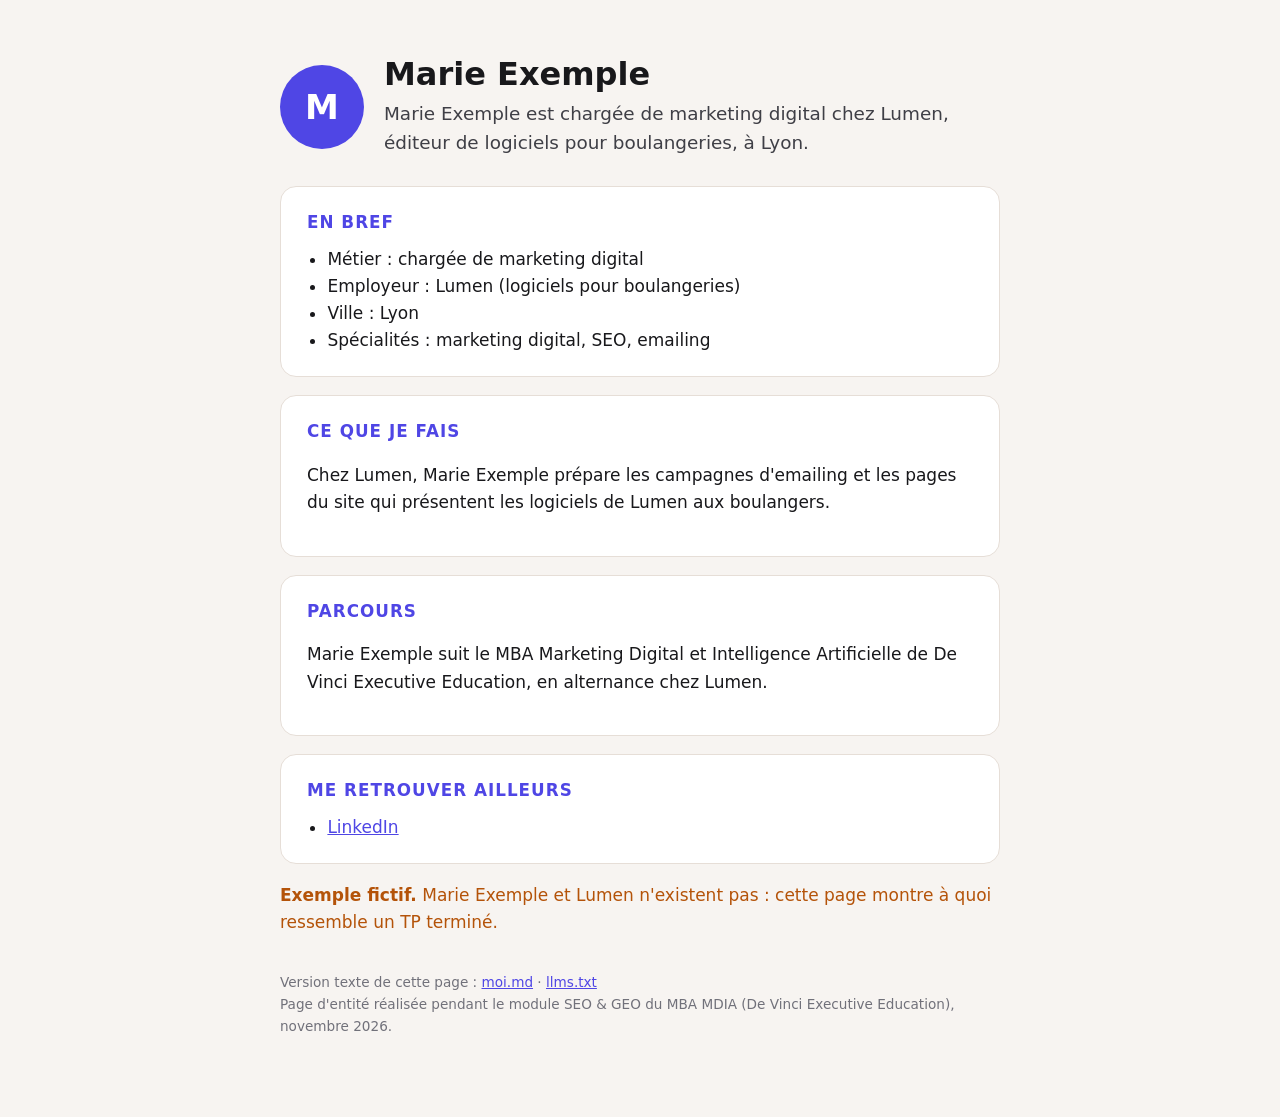
==== exemple/index.html @ 8ec658ba "Modèle du TP « Votre page d'entité » (MBA MDIA, De Vinci, novembre 2026)" ====
<!doctype html>
<html lang="fr">
<head>
<meta charset="utf-8">
<meta name="viewport" content="width=device-width, initial-scale=1">
<title>Marie Exemple · Chargée de marketing (exemple fictif)</title>
<meta name="description" content="Marie Exemple est chargée de marketing digital chez Lumen, éditeur de logiciels pour boulangeries, à Lyon. Personne et entreprise fictives.">
<link rel="alternate" type="text/markdown" href="moi.md" title="Version Markdown de cette page">

<script type="application/ld+json">
{
  "@context": "https://schema.org",
  "@type": "Person",
  "@id": "https://IDENTIFIANT.github.io/exemple/#moi",
  "name": "Marie Exemple",
  "jobTitle": "Chargée de marketing digital",
  "url": "https://IDENTIFIANT.github.io/exemple/",
  "description": "Marie Exemple est chargée de marketing digital chez Lumen, éditeur de logiciels pour boulangeries, à Lyon.",
  "worksFor": {
    "@type": "Organization",
    "name": "Lumen",
    "url": "https://lumen.example/"
  },
  "workLocation": { "@type": "Place", "name": "Lyon" },
  "knowsAbout": ["Marketing digital", "SEO", "Emailing"],
  "sameAs": ["https://www.linkedin.com/in/marie-exemple"]
}
</script>
<!-- fin du bloc JSON-LD -->

<style>
  :root { --ink:#18181b; --ink2:#3f3f46; --ink3:#71717a; --paper:#f7f4f1; --card:#ffffff; --line:#e6ded7; --accent:#4f46e5; }
  * { box-sizing: border-box; }
  body { margin:0; background:var(--paper); color:var(--ink); font:17px/1.6 system-ui, -apple-system, "Segoe UI", Inter, sans-serif; }
  main { max-width: 760px; margin: 0 auto; padding: 56px 20px 80px; }
  header { display:flex; gap:20px; align-items:center; margin-bottom:28px; }
  .avatar { width:84px; height:84px; border-radius:50%; background:var(--accent); color:#fff; display:grid; place-items:center; font-size:34px; font-weight:800; flex:none; }
  h1 { font-size: 2rem; line-height:1.15; margin:0 0 6px; }
  .lead { font-size:1.15rem; color:var(--ink2); margin:0; }
  section { background:var(--card); border:1px solid var(--line); border-radius:16px; padding:22px 26px; margin:18px 0; }
  h2 { font-size:1.05rem; text-transform:uppercase; letter-spacing:.06em; color:var(--accent); margin:0 0 10px; }
  ul { padding-left: 1.2em; margin: 0; }
  a { color: var(--accent); }
  footer { color:var(--ink3); font-size:.85rem; margin-top:36px; }
</style>
</head>
<body>
<main>
<!-- DÉBUT DU TEXTE -->
<header>
  <div class="avatar" aria-hidden="true">M</div>
  <div>
    <h1>Marie Exemple</h1>
    <p class="lead">Marie Exemple est chargée de marketing digital chez Lumen, éditeur de logiciels pour boulangeries, à Lyon.</p>
  </div>
</header>

<section>
  <h2>En bref</h2>
  <ul>
    <li>Métier : chargée de marketing digital</li>
    <li>Employeur : Lumen (logiciels pour boulangeries)</li>
    <li>Ville : Lyon</li>
    <li>Spécialités : marketing digital, SEO, emailing</li>
  </ul>
</section>

<section>
  <h2>Ce que je fais</h2>
  <p>Chez Lumen, Marie Exemple prépare les campagnes d'emailing et les pages du site qui présentent les logiciels de Lumen aux boulangers.</p>
</section>

<section>
  <h2>Parcours</h2>
  <p>Marie Exemple suit le MBA Marketing Digital et Intelligence Artificielle de De Vinci Executive Education, en alternance chez Lumen.</p>
</section>

<section>
  <h2>Me retrouver ailleurs</h2>
  <ul>
    <li><a href="https://www.linkedin.com/in/marie-exemple">LinkedIn</a></li>
  </ul>
</section>
<p style="color:#b45309"><strong>Exemple fictif.</strong> Marie Exemple et Lumen n'existent pas : cette page montre à quoi ressemble un TP terminé.</p>
<!-- FIN DU TEXTE -->

<footer>
  Version texte de cette page : <a href="moi.md">moi.md</a> · <a href="../llms.txt">llms.txt</a><br>
  Page d'entité réalisée pendant le module SEO &amp; GEO du MBA MDIA (De Vinci Executive Education), novembre 2026.
</footer>
</main>
</body>
</html>
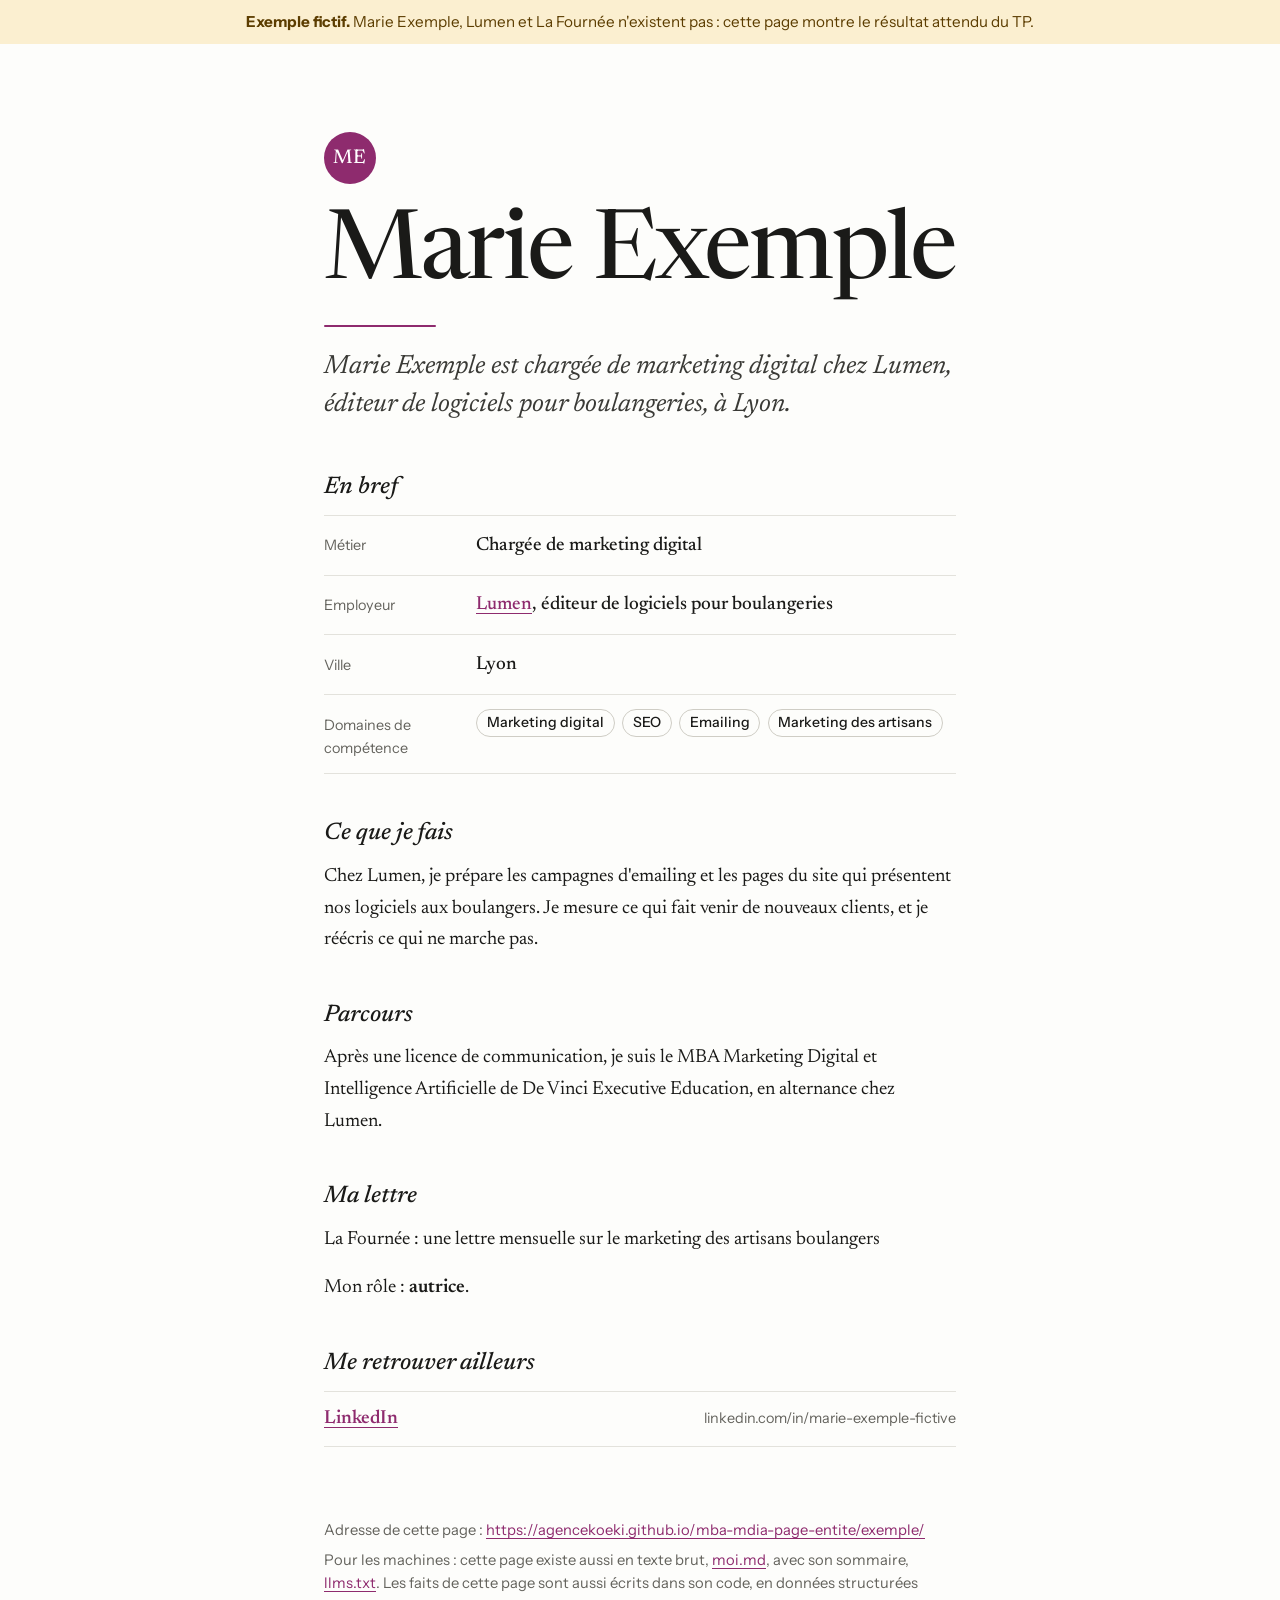
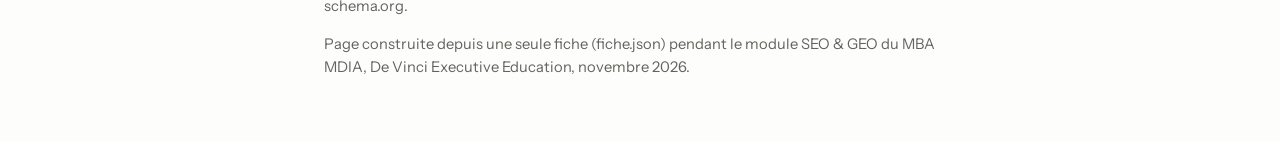
==== commit 92253447: "Mallette v2 : une fiche, tout le reste en découle (Actions, thèmes, Gems, guide) - fiche.json : la s" ====
--- a/exemple/index.html
+++ b/exemple/index.html
@@ -3,91 +3,468 @@
 <head>
 <meta charset="utf-8">
 <meta name="viewport" content="width=device-width, initial-scale=1">
-<title>Marie Exemple · Chargée de marketing (exemple fictif)</title>
-<meta name="description" content="Marie Exemple est chargée de marketing digital chez Lumen, éditeur de logiciels pour boulangeries, à Lyon. Personne et entreprise fictives.">
-<link rel="alternate" type="text/markdown" href="moi.md" title="Version Markdown de cette page">
-
+<title>Marie Exemple – Chargée de marketing digital</title>
+<meta name="description" content="Marie Exemple est chargée de marketing digital chez Lumen, éditeur de logiciels pour boulangeries, à Lyon.">
+<meta name="robots" content="noindex">
+<link rel="canonical" href="https://agencekoeki.github.io/mba-mdia-page-entite/exemple/">
+<link rel="alternate" type="text/markdown" href="moi.md" title="Cette page en Markdown">
+<link rel="describedby" href="llms.txt" title="Sommaire pour les robots IA">
+<meta property="og:type" content="profile">
+<meta property="og:title" content="Marie Exemple">
+<meta property="og:description" content="Marie Exemple est chargée de marketing digital chez Lumen, éditeur de logiciels pour boulangeries, à Lyon.">
+<meta property="og:url" content="https://agencekoeki.github.io/mba-mdia-page-entite/exemple/">
+<meta property="og:locale" content="fr_FR">
+<meta name="generator" content="Mallette page d'entité (outils/construire.py)">
+<link rel="preload" href="polices/newsreader.woff2" as="font" type="font/woff2" crossorigin>
+
+<!-- La fiche d'identité pour les machines (schema.org, au format JSON-LD).
+     Générée depuis fiche.json : chaque valeur ci-dessous est aussi écrite sur la page.
+     Pour la changer, modifiez fiche.json, pas ce fichier. -->
 <script type="application/ld+json">
 {
   "@context": "https://schema.org",
-  "@type": "Person",
-  "@id": "https://IDENTIFIANT.github.io/exemple/#moi",
-  "name": "Marie Exemple",
-  "jobTitle": "Chargée de marketing digital",
-  "url": "https://IDENTIFIANT.github.io/exemple/",
-  "description": "Marie Exemple est chargée de marketing digital chez Lumen, éditeur de logiciels pour boulangeries, à Lyon.",
-  "worksFor": {
-    "@type": "Organization",
-    "name": "Lumen",
-    "url": "https://lumen.example/"
-  },
-  "workLocation": { "@type": "Place", "name": "Lyon" },
-  "knowsAbout": ["Marketing digital", "SEO", "Emailing"],
-  "sameAs": ["https://www.linkedin.com/in/marie-exemple"]
+  "@graph": [
+    {
+      "@type": "Person",
+      "@id": "https://agencekoeki.github.io/mba-mdia-page-entite/exemple/#moi",
+      "url": "https://agencekoeki.github.io/mba-mdia-page-entite/exemple/",
+      "name": "Marie Exemple",
+      "description": "Marie Exemple est chargée de marketing digital chez Lumen, éditeur de logiciels pour boulangeries, à Lyon.",
+      "jobTitle": "Chargée de marketing digital",
+      "worksFor": {
+        "@type": "Organization",
+        "@id": "https://agencekoeki.github.io/mba-mdia-page-entite/exemple/#employeur",
+        "name": "Lumen",
+        "url": "https://lumen.example/",
+        "description": "éditeur de logiciels pour boulangeries"
+      },
+      "address": {
+        "@type": "PostalAddress",
+        "addressLocality": "Lyon"
+      },
+      "knowsAbout": [
+        "Marketing digital",
+        "SEO",
+        "Emailing",
+        "Marketing des artisans"
+      ],
+      "sameAs": [
+        "https://www.linkedin.com/in/marie-exemple-fictive"
+      ]
+    },
+    {
+      "@type": "CreativeWork",
+      "@id": "https://agencekoeki.github.io/mba-mdia-page-entite/exemple/#projet",
+      "name": "La Fournée",
+      "description": "une lettre mensuelle sur le marketing des artisans boulangers",
+      "author": {
+        "@id": "https://agencekoeki.github.io/mba-mdia-page-entite/exemple/#moi"
+      }
+    }
+  ]
 }
 </script>
-<!-- fin du bloc JSON-LD -->
 
 <style>
-  :root { --ink:#18181b; --ink2:#3f3f46; --ink3:#71717a; --paper:#f7f4f1; --card:#ffffff; --line:#e6ded7; --accent:#4f46e5; }
-  * { box-sizing: border-box; }
-  body { margin:0; background:var(--paper); color:var(--ink); font:17px/1.6 system-ui, -apple-system, "Segoe UI", Inter, sans-serif; }
-  main { max-width: 760px; margin: 0 auto; padding: 56px 20px 80px; }
-  header { display:flex; gap:20px; align-items:center; margin-bottom:28px; }
-  .avatar { width:84px; height:84px; border-radius:50%; background:var(--accent); color:#fff; display:grid; place-items:center; font-size:34px; font-weight:800; flex:none; }
-  h1 { font-size: 2rem; line-height:1.15; margin:0 0 6px; }
-  .lead { font-size:1.15rem; color:var(--ink2); margin:0; }
-  section { background:var(--card); border:1px solid var(--line); border-radius:16px; padding:22px 26px; margin:18px 0; }
-  h2 { font-size:1.05rem; text-transform:uppercase; letter-spacing:.06em; color:var(--accent); margin:0 0 10px; }
-  ul { padding-left: 1.2em; margin: 0; }
-  a { color: var(--accent); }
-  footer { color:var(--ink3); font-size:.85rem; margin-top:36px; }
+/* Thème « editorial », couleur d'accent #8E2B6E. Généré par outils/construire.py. */
+
+/* ------------------------------------------------------------------
+   base.css : la structure commune aux trois thèmes.
+   Les couleurs et les polices viennent du thème choisi (clair.css,
+   sombre.css ou editorial.css) ; la couleur d'accent vient de
+   fiche.json. Ce fichier est inséré dans la page par construire.py.
+   ------------------------------------------------------------------ */
+
+*, *::before, *::after { box-sizing: border-box; }
+
+html {
+  -webkit-text-size-adjust: 100%;
+  text-size-adjust: 100%;
+}
+
+body {
+  margin: 0;
+  background: var(--fond);
+  color: var(--encre);
+  font-family: var(--police-texte);
+  font-size: var(--taille-texte, 1.125rem);
+  line-height: var(--interligne, 1.6);
+  font-kerning: normal;
+  font-optical-sizing: auto;
+  text-rendering: optimizeLegibility;
+  -webkit-font-smoothing: antialiased;
+}
+
+a {
+  color: var(--accent-texte);
+  text-decoration-line: underline;
+  text-decoration-thickness: .07em;
+  text-underline-offset: .2em;
+}
+a:hover { text-decoration-thickness: .14em; }
+
+:focus-visible {
+  outline: 3px solid var(--accent-texte);
+  outline-offset: 3px;
+  border-radius: 3px;
+}
+
+/* Bandeau « exemple fictif » (seulement si fiche.json contient "fictif": true) */
+.bandeau {
+  margin: 0;
+  max-width: none;
+  padding: .7rem 1.25rem;
+  background: var(--bandeau-fond);
+  color: var(--bandeau-encre);
+  font-size: .95rem;
+  line-height: 1.45;
+  text-align: center;
+}
+.bandeau strong { font-weight: 700; }
+
+/* ---------- La page ---------- */
+.page {
+  width: 100%;
+  max-width: var(--largeur, 46rem);
+  margin: 0 auto;
+  padding: clamp(2.5rem, 7vw, 5.5rem) 1.25rem 2rem;
+}
+
+/* ---------- L'en-tête : qui je suis ---------- */
+.entete { margin: 0 0 3rem; }
+
+.monogramme {
+  display: inline-grid;
+  place-items: center;
+  width: 3.25rem;
+  height: 3.25rem;
+  border-radius: var(--rayon-monogramme, 12px);
+  background: var(--accent);
+  color: var(--sur-accent);
+  font-family: var(--police-titre);
+  font-weight: 700;
+  font-size: 1.15rem;
+  letter-spacing: .02em;
+}
+
+.nom {
+  margin: 1.5rem 0 0;
+  font-family: var(--police-titre);
+  font-weight: var(--graisse-titre, 700);
+  font-stretch: var(--chasse-titre, 100%);
+  font-size: var(--taille-nom, clamp(2.6rem, 1.3rem + 5.6vw, 5rem));
+  line-height: 1;
+  letter-spacing: var(--approche-nom, -.025em);
+  text-wrap: balance;
+}
+.nom-texte { display: inline-block; }
+
+.trait {
+  display: block;
+  width: var(--largeur-trait, 4.5rem);
+  height: var(--epaisseur-trait, .32rem);
+  margin: 1.4rem 0 1.4rem;
+  background: var(--accent);
+  border-radius: 1px;
+  transform-origin: left center;
+}
+
+.phrase {
+  margin: 0;
+  max-width: 34em;
+  font-size: var(--taille-phrase, clamp(1.2rem, 1.02rem + .8vw, 1.5rem));
+  line-height: 1.42;
+  color: var(--encre-2);
+  text-wrap: pretty;
+}
+
+/* ---------- Les sections ---------- */
+.corps > section + section { margin-top: 2.75rem; }
+
+h2 {
+  margin: 0 0 .8rem;
+  font-family: var(--police-titre);
+  font-weight: var(--graisse-h2, 650);
+  font-size: var(--taille-h2, 1.3rem);
+  line-height: 1.25;
+  letter-spacing: -.01em;
+}
+
+p { margin: 0 0 .9em; max-width: 38em; }
+p:last-child { margin-bottom: 0; }
+
+/* La fiche : les faits, ligne par ligne. Ce sont exactement les faits du JSON-LD. */
+.fiche dl { margin: 0; }
+.fiche .ligne {
+  display: grid;
+  grid-template-columns: 8.5rem minmax(0, 1fr);
+  gap: 1rem;
+  padding: .85rem 0;
+  border-top: 1px solid var(--ligne);
+}
+.fiche .ligne:last-child { border-bottom: 1px solid var(--ligne); }
+.fiche dt {
+  color: var(--encre-3);
+  font-size: .95rem;
+  line-height: 1.6;
+  padding-top: .1rem;
+}
+.fiche dd { margin: 0; font-weight: 500; }
+
+.domaines {
+  list-style: none;
+  margin: 0;
+  padding: 0;
+  display: flex;
+  flex-wrap: wrap;
+  gap: .45rem;
+}
+.domaines li {
+  padding: .12em .7em;
+  border: 1px solid var(--ligne-forte);
+  border-radius: 999px;
+  font-size: .95rem;
+  font-weight: 500;
+  line-height: 1.6;
+}
+
+.relation { font-weight: 600; }
+
+/* Les profils ailleurs */
+.profils {
+  list-style: none;
+  margin: 0;
+  padding: 0;
+}
+.profils li {
+  display: flex;
+  flex-wrap: wrap;
+  align-items: baseline;
+  justify-content: space-between;
+  gap: .15rem 1rem;
+  padding: .7rem 0;
+  border-top: 1px solid var(--ligne);
+}
+.profils li:last-child { border-bottom: 1px solid var(--ligne); }
+.profils a { font-weight: 600; }
+.profils .adresse {
+  color: var(--encre-3);
+  font-size: .9rem;
+  overflow-wrap: anywhere;
+}
+
+/* ---------- Le pied de page : la page pour les machines ---------- */
+.pied {
+  width: 100%;
+  max-width: var(--largeur, 46rem);
+  margin: 0 auto;
+  padding: 2.5rem 1.25rem 3.5rem;
+  color: var(--encre-3);
+  font-size: .92rem;
+  line-height: 1.55;
+}
+.pied p { margin: 0 0 .5em; max-width: none; }
+.pied a { overflow-wrap: anywhere; }
+.pied .credit { margin-top: 1rem; }
+
+/* ---------- Petits écrans ---------- */
+@media (max-width: 34rem) {
+  .fiche .ligne { grid-template-columns: 1fr; gap: .1rem; }
+  .profils li { flex-direction: column; }
+}
+
+/* ---------- Impression ---------- */
+@media print {
+  body { background: #fff; color: #000; }
+  .bandeau { border: 1px solid #999; }
+  a { color: #000; }
+  .page, .pied { max-width: none; padding: 1rem 0; }
+}
+
+/* ------------------------------------------------------------------
+   Thème « editorial » : une page qui se lit comme un portrait de
+   magazine. Le nom et le texte sont en Newsreader (un caractère à
+   empattements fait pour l'écran) ; les étiquettes et le pied de
+   page en Instrument Sans, pour bien séparer les faits du récit.
+   Polices : Newsreader et Instrument Sans (SIL OFL).
+   ------------------------------------------------------------------ */
+
+@font-face {
+  font-family: "Newsreader";
+  src: url("polices/newsreader.woff2") format("woff2");
+  font-weight: 200 800;
+  font-style: normal;
+  font-display: swap;
+}
+
+@font-face {
+  font-family: "Newsreader";
+  src: url("polices/newsreader-italique.woff2") format("woff2");
+  font-weight: 200 800;
+  font-style: italic;
+  font-display: swap;
+}
+
+@font-face {
+  font-family: "Instrument Sans";
+  src: url("polices/instrument-sans.woff2") format("woff2");
+  font-weight: 400 700;
+  font-stretch: 75% 100%;
+  font-style: normal;
+  font-display: swap;
+}
+
+:root {
+  color-scheme: light;
+
+  --fond: #FDFDFB;
+  --encre: #1A1A18;
+  --encre-2: #3A3A36;
+  --encre-3: #64635D;
+  --ligne: #E3E2DC;
+  --ligne-forte: #CFCDC5;
+  --bandeau-fond: #FBEFD0;
+  --bandeau-encre: #5C3D00;
+
+  --police-texte: "Newsreader", "Iowan Old Style", Georgia, "Times New Roman", serif;
+  --police-titre: "Newsreader", "Iowan Old Style", Georgia, "Times New Roman", serif;
+  --police-ui: "Instrument Sans", system-ui, -apple-system, "Segoe UI", Roboto, sans-serif;
+
+  --taille-texte: 1.1875rem;
+  --interligne: 1.66;
+  --graisse-titre: 430;
+  --approche-nom: -.025em;
+  --taille-nom: clamp(3rem, 1.5rem + 6.6vw, 6rem);
+  --taille-phrase: clamp(1.3rem, 1.1rem + .9vw, 1.65rem);
+  --graisse-h2: 500;
+  --taille-h2: 1.5rem;
+  --largeur-trait: 7rem;
+  --epaisseur-trait: 2px;
+  --rayon-monogramme: 50%;
+  --largeur: 42rem;
+}
+
+.nom { line-height: .98; }
+.phrase { font-style: italic; color: var(--encre-2); }
+h2 { font-style: italic; letter-spacing: 0; }
+
+.monogramme { font-family: var(--police-titre); font-weight: 500; font-size: 1.25rem; }
+
+.fiche dt,
+.domaines li,
+.profils .adresse,
+.pied,
+.bandeau {
+  font-family: var(--police-ui);
+}
+.fiche dt { font-size: .9rem; padding-top: .3rem; }
+.domaines li { font-size: .88rem; }
+.fiche dd { font-weight: 500; }
+.profils a { font-weight: 560; }
+
+/* ------------------------------------------------------------------
+   mouvement.css : une seule séquence d'apparition, au chargement.
+   Le monogramme se pose, le nom monte, le trait d'accent se trace,
+   puis la phrase et le reste arrivent. Environ une seconde en tout.
+
+   - Inséré seulement si "animations": true dans fiche.json.
+   - Tout est dans @media (prefers-reduced-motion: no-preference) :
+     si la personne a demandé moins de mouvement à son système,
+     rien ne bouge.
+   - Le contenu ne dépend jamais de l'animation : sans elle (robot,
+     vieux navigateur, impression), la page est complète et visible.
+   ------------------------------------------------------------------ */
+
+@media (prefers-reduced-motion: no-preference) {
+
+  /* « backwards » : l'élément attend son tour dans l'état de départ,
+     puis retrouve son style normal à la fin. Rien ne reste figé. */
+  .monogramme { animation: m-pose .55s cubic-bezier(.2, .8, .2, 1) backwards; }
+  .nom-texte  { animation: m-monte .8s cubic-bezier(.16, .84, .24, 1) .08s backwards; }
+  .trait      { animation: m-trace .75s cubic-bezier(.65, 0, .25, 1) .42s backwards; }
+  .phrase     { animation: m-arrive .6s cubic-bezier(.2, .7, .2, 1) .6s backwards; }
+  .corps,
+  .pied       { animation: m-arrive .7s cubic-bezier(.2, .7, .2, 1) .78s backwards; }
+
+  /* Mouvements qui répondent à un geste : le lien s'épaissit au survol. */
+  a { transition: text-decoration-thickness .18s ease-out, color .18s ease-out; }
+
+  @keyframes m-pose {
+    from { opacity: 0; transform: scale(.72) rotate(-6deg); }
+    to   { opacity: 1; transform: none; }
+  }
+  @keyframes m-monte {
+    from { opacity: 0; transform: translateY(.38em); clip-path: inset(100% -.2em -.4em -.2em); }
+    to   { opacity: 1; transform: none; clip-path: inset(-.3em -.2em -.4em -.2em); }
+  }
+  @keyframes m-trace {
+    from { transform: scaleX(0); }
+    to   { transform: scaleX(1); }
+  }
+  @keyframes m-arrive {
+    from { opacity: 0; transform: translateY(10px); }
+    to   { opacity: 1; transform: none; }
+  }
+}
+
+/* La couleur d'accent de fiche.json (ajustée si besoin pour rester lisible). */
+:root {
+  --accent: #8E2B6E;
+  --accent-texte: #8E2B6E;
+  --sur-accent: #FFFFFF;
+}
 </style>
 </head>
 <body>
-<main>
-<!-- DÉBUT DU TEXTE -->
-<header>
-  <div class="avatar" aria-hidden="true">M</div>
-  <div>
-    <h1>Marie Exemple</h1>
-    <p class="lead">Marie Exemple est chargée de marketing digital chez Lumen, éditeur de logiciels pour boulangeries, à Lyon.</p>
+<p class="bandeau" role="note"><strong>Exemple fictif.</strong> Marie Exemple, Lumen et La Fournée n&#x27;existent pas : cette page montre le résultat attendu du TP.</p>
+<main class="page" id="contenu">
+  <header class="entete">
+    <span class="monogramme" aria-hidden="true">ME</span>
+    <h1 class="nom"><span class="nom-texte">Marie Exemple</span></h1>
+    <span class="trait" aria-hidden="true"></span>
+    <p class="phrase">Marie Exemple est chargée de marketing digital chez Lumen, éditeur de logiciels pour boulangeries, à Lyon.</p>
+  </header>
+
+  <div class="corps">
+    <section class="fiche" aria-labelledby="t-bref">
+      <h2 id="t-bref">En bref</h2>
+      <dl>
+        <div class="ligne"><dt>Métier</dt><dd>Chargée de marketing digital</dd></div>
+        <div class="ligne"><dt>Employeur</dt><dd><a href="https://lumen.example/">Lumen</a>, éditeur de logiciels pour boulangeries</dd></div>
+        <div class="ligne"><dt>Ville</dt><dd>Lyon</dd></div>
+        <div class="ligne"><dt>Domaines de compétence</dt><dd><ul class="domaines"><li>Marketing digital</li><li>SEO</li><li>Emailing</li><li>Marketing des artisans</li></ul></dd></div>
+      </dl>
+    </section>
+
+    <section aria-labelledby="t-fais">
+      <h2 id="t-fais">Ce que je fais</h2>
+      <p>Chez Lumen, je prépare les campagnes d&#x27;emailing et les pages du site qui présentent nos logiciels aux boulangers. Je mesure ce qui fait venir de nouveaux clients, et je réécris ce qui ne marche pas.</p>
+    </section>
+
+    <section aria-labelledby="t-parcours">
+      <h2 id="t-parcours">Parcours</h2>
+      <p>Après une licence de communication, je suis le MBA Marketing Digital et Intelligence Artificielle de De Vinci Executive Education, en alternance chez Lumen.</p>
+    </section>
+
+    <section class="liee" aria-labelledby="t-liee">
+      <h2 id="t-liee">Ma lettre</h2>
+      <p>La Fournée : une lettre mensuelle sur le marketing des artisans boulangers</p>
+      <p>Mon rôle : <span class="relation">autrice</span>.</p>
+    </section>
+
+    <section aria-labelledby="t-ailleurs">
+      <h2 id="t-ailleurs">Me retrouver ailleurs</h2>
+      <ul class="profils">
+        <li><a href="https://www.linkedin.com/in/marie-exemple-fictive" rel="me">LinkedIn</a> <span class="adresse">linkedin.com/in/marie-exemple-fictive</span></li>
+      </ul>
+    </section>
   </div>
-</header>
-
-<section>
-  <h2>En bref</h2>
-  <ul>
-    <li>Métier : chargée de marketing digital</li>
-    <li>Employeur : Lumen (logiciels pour boulangeries)</li>
-    <li>Ville : Lyon</li>
-    <li>Spécialités : marketing digital, SEO, emailing</li>
-  </ul>
-</section>
-
-<section>
-  <h2>Ce que je fais</h2>
-  <p>Chez Lumen, Marie Exemple prépare les campagnes d'emailing et les pages du site qui présentent les logiciels de Lumen aux boulangers.</p>
-</section>
-
-<section>
-  <h2>Parcours</h2>
-  <p>Marie Exemple suit le MBA Marketing Digital et Intelligence Artificielle de De Vinci Executive Education, en alternance chez Lumen.</p>
-</section>
-
-<section>
-  <h2>Me retrouver ailleurs</h2>
-  <ul>
-    <li><a href="https://www.linkedin.com/in/marie-exemple">LinkedIn</a></li>
-  </ul>
-</section>
-<p style="color:#b45309"><strong>Exemple fictif.</strong> Marie Exemple et Lumen n'existent pas : cette page montre à quoi ressemble un TP terminé.</p>
-<!-- FIN DU TEXTE -->
-
-<footer>
-  Version texte de cette page : <a href="moi.md">moi.md</a> · <a href="../llms.txt">llms.txt</a><br>
-  Page d'entité réalisée pendant le module SEO &amp; GEO du MBA MDIA (De Vinci Executive Education), novembre 2026.
+</main>
+
+<footer class="pied">
+  <p>Adresse de cette page : <a href="https://agencekoeki.github.io/mba-mdia-page-entite/exemple/">https://agencekoeki.github.io/mba-mdia-page-entite/exemple/</a></p>
+  <p>Pour les machines : cette page existe aussi en texte brut, <a href="moi.md">moi.md</a>, avec son sommaire, <a href="llms.txt">llms.txt</a>. Les faits de cette page sont aussi écrits dans son code, en données structurées schema.org.</p>
+  <p class="credit">Page construite depuis une seule fiche (fiche.json) pendant le module SEO &amp; GEO du MBA MDIA, De Vinci Executive Education, novembre 2026.</p>
 </footer>
-</main>
 </body>
 </html>
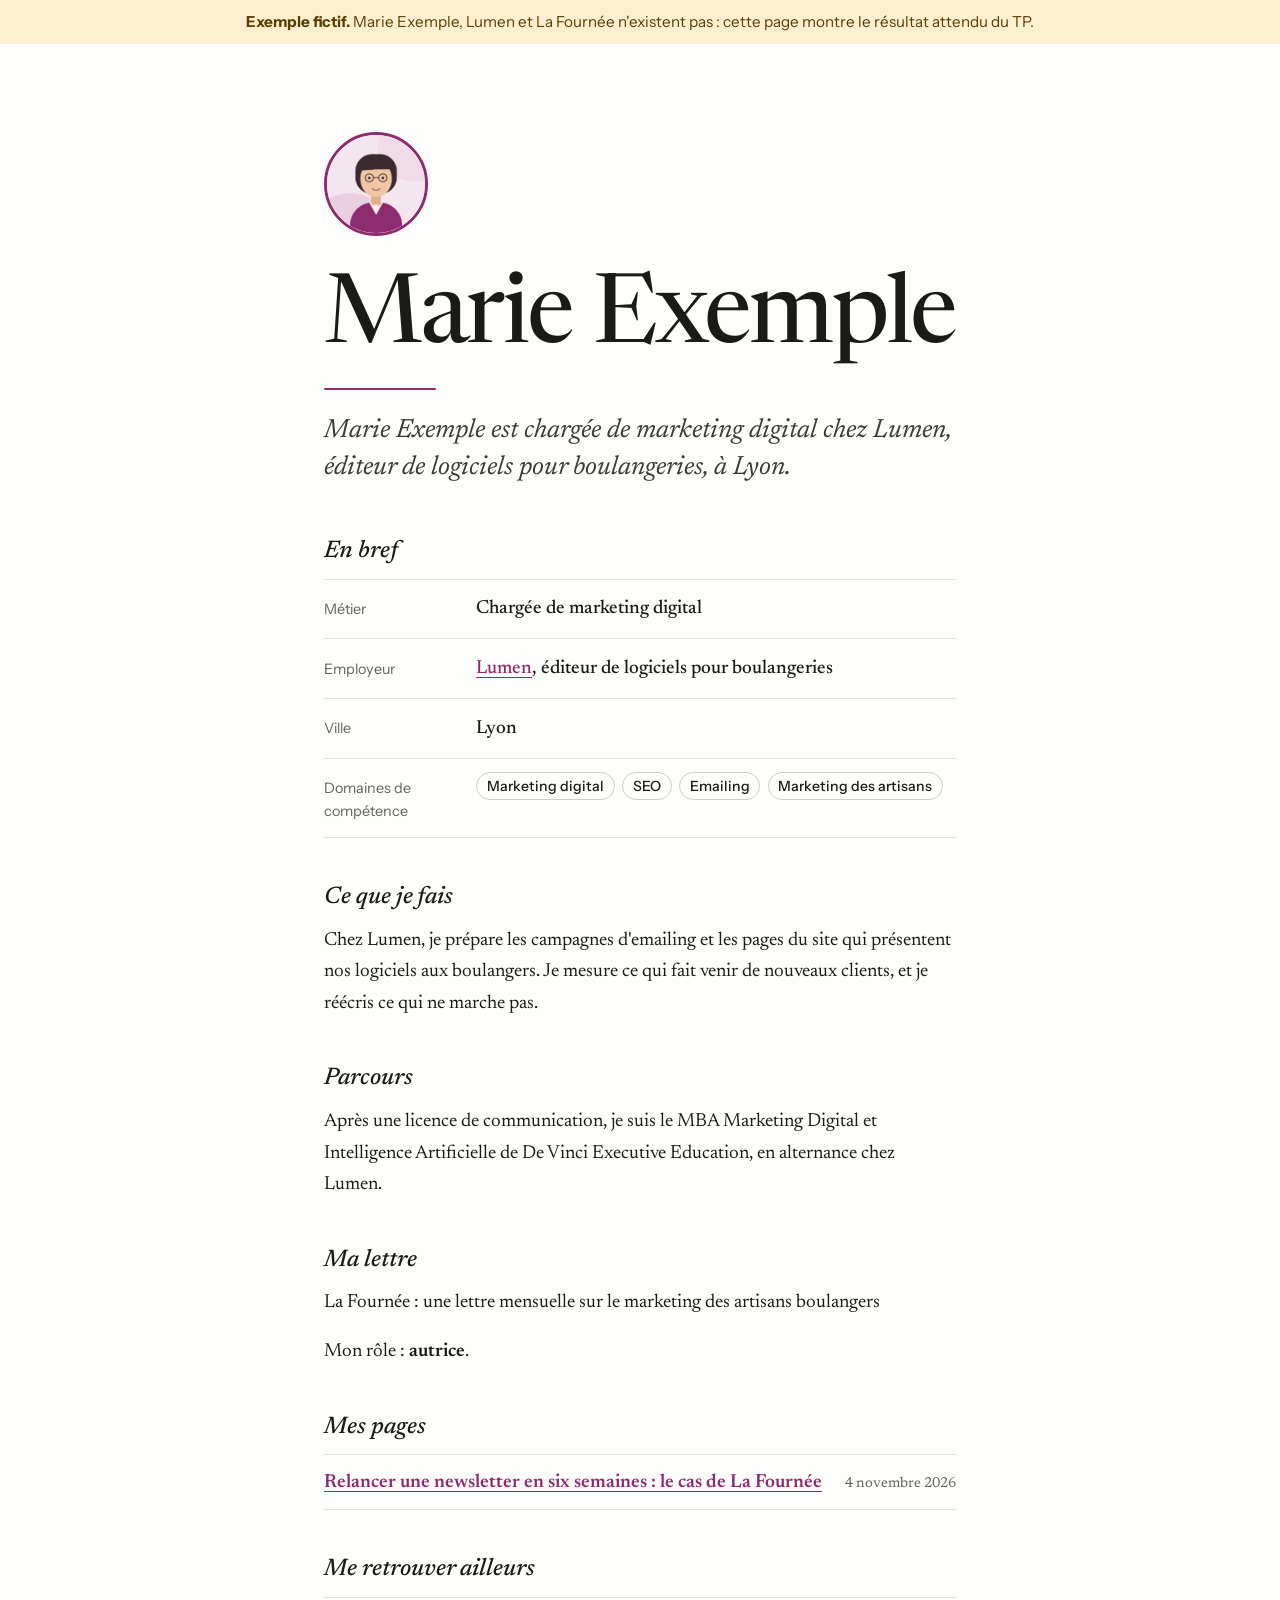
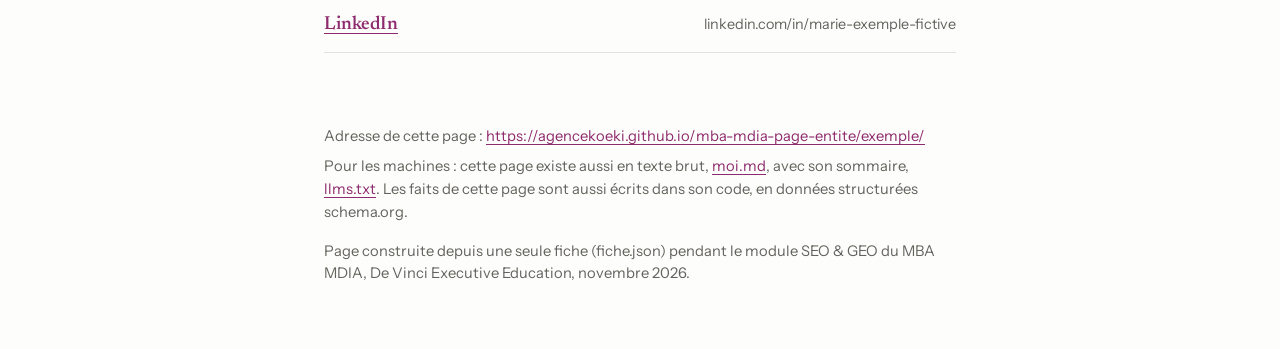
==== commit 5c6221cb: "Mallette 2.1 (jour 2) : pages de contenu, photo, vérification Search Console Un seul fichier à rempl" ====
--- a/exemple/index.html
+++ b/exemple/index.html
@@ -6,6 +6,7 @@
 <title>Marie Exemple – Chargée de marketing digital</title>
 <meta name="description" content="Marie Exemple est chargée de marketing digital chez Lumen, éditeur de logiciels pour boulangeries, à Lyon.">
 <meta name="robots" content="noindex">
+<meta name="google-site-verification" content="EXEMPLE-fictif-0123456789abcdefABCDEF_xyz">
 <link rel="canonical" href="https://agencekoeki.github.io/mba-mdia-page-entite/exemple/">
 <link rel="alternate" type="text/markdown" href="moi.md" title="Cette page en Markdown">
 <link rel="describedby" href="llms.txt" title="Sommaire pour les robots IA">
@@ -14,7 +15,7 @@
 <meta property="og:description" content="Marie Exemple est chargée de marketing digital chez Lumen, éditeur de logiciels pour boulangeries, à Lyon.">
 <meta property="og:url" content="https://agencekoeki.github.io/mba-mdia-page-entite/exemple/">
 <meta property="og:locale" content="fr_FR">
-<meta name="generator" content="Mallette page d'entité (outils/construire.py)">
+<meta name="generator" content="Mallette page d'entité 2.1 (outils/construire.py)">
 <link rel="preload" href="polices/newsreader.woff2" as="font" type="font/woff2" crossorigin>
 
 <!-- La fiche d'identité pour les machines (schema.org, au format JSON-LD).
@@ -31,6 +32,7 @@
       "name": "Marie Exemple",
       "description": "Marie Exemple est chargée de marketing digital chez Lumen, éditeur de logiciels pour boulangeries, à Lyon.",
       "jobTitle": "Chargée de marketing digital",
+      "image": "https://agencekoeki.github.io/mba-mdia-page-entite/exemple/marie-exemple.png",
       "worksFor": {
         "@type": "Organization",
         "@id": "https://agencekoeki.github.io/mba-mdia-page-entite/exemple/#employeur",
@@ -407,6 +409,45 @@
   }
 }
 
+/* Mallette v2.1 (jour 2) : photo, « Mes pages », pages de contenu. Ajouté par construire.py. */
+.photo { display: inline-block; line-height: 0; border-radius: 50%; }
+.photo img {
+  width: 6.5rem; height: 6.5rem; object-fit: cover; border-radius: 50%;
+  border: 3px solid var(--accent); background: var(--ligne);
+}
+.pages-liste { list-style: none; margin: 0; padding: 0; }
+.pages-liste li {
+  display: flex; flex-wrap: wrap; align-items: baseline; justify-content: space-between;
+  gap: .15rem 1rem; padding: .7rem 0; border-top: 1px solid var(--ligne);
+}
+.pages-liste li:last-child { border-bottom: 1px solid var(--ligne); }
+.pages-liste a { font-weight: 600; }
+.pages-liste .date { color: var(--encre-3); font-size: .9rem; }
+.fil { margin: 0 0 2.2rem; font-size: .95rem; color: var(--encre-3); max-width: none; }
+.titre-article {
+  margin: 0; font-family: var(--police-titre); font-weight: var(--graisse-titre, 700);
+  font-stretch: var(--chasse-titre, 100%); font-size: clamp(2rem, 1.25rem + 3vw, 3.1rem);
+  line-height: 1.08; letter-spacing: -.02em; text-wrap: balance;
+}
+.signature { margin: 0; color: var(--encre-2); font-size: 1rem; }
+.texte h2 { margin: 2.2rem 0 .8rem; }
+.texte h3 { margin: 1.6rem 0 .6rem; font-family: var(--police-titre); font-size: 1.1rem; }
+.texte ul, .texte ol { margin: 0 0 .9em; padding-left: 1.3em; max-width: 38em; }
+.texte li { margin: .25em 0; }
+.texte blockquote { margin: 0 0 .9em; padding-left: 1rem; border-left: 3px solid var(--accent); color: var(--encre-2); }
+.encart {
+  display: flex; gap: 1rem; align-items: center; margin-top: 3rem; padding-top: 1.4rem;
+  border-top: 1px solid var(--ligne-forte);
+}
+.encart .photo img { width: 3.6rem; height: 3.6rem; border-width: 2px; }
+.encart p { margin: 0; }
+
+@media (prefers-reduced-motion: no-preference) {
+  .entete .photo { animation: m-pose .55s cubic-bezier(.2, .8, .2, 1) backwards; }
+  .titre-article { animation: m-monte .8s cubic-bezier(.16, .84, .24, 1) .08s backwards; }
+  .signature, .texte { animation: m-arrive .6s cubic-bezier(.2, .7, .2, 1) .5s backwards; }
+}
+
 /* La couleur d'accent de fiche.json (ajustée si besoin pour rester lisible). */
 :root {
   --accent: #8E2B6E;
@@ -419,7 +460,7 @@
 <p class="bandeau" role="note"><strong>Exemple fictif.</strong> Marie Exemple, Lumen et La Fournée n&#x27;existent pas : cette page montre le résultat attendu du TP.</p>
 <main class="page" id="contenu">
   <header class="entete">
-    <span class="monogramme" aria-hidden="true">ME</span>
+    <a class="photo" href="https://agencekoeki.github.io/mba-mdia-page-entite/exemple/marie-exemple.png"><img src="marie-exemple.png" alt="Marie Exemple" width="208" height="208"></a>
     <h1 class="nom"><span class="nom-texte">Marie Exemple</span></h1>
     <span class="trait" aria-hidden="true"></span>
     <p class="phrase">Marie Exemple est chargée de marketing digital chez Lumen, éditeur de logiciels pour boulangeries, à Lyon.</p>
@@ -452,6 +493,13 @@
       <p>Mon rôle : <span class="relation">autrice</span>.</p>
     </section>
 
+    <section class="mes-pages" aria-labelledby="t-pages">
+      <h2 id="t-pages">Mes pages</h2>
+      <ul class="pages-liste">
+        <li><a href="relancer-une-newsletter.html">Relancer une newsletter en six semaines : le cas de La Fournée</a> <span class="date"><time datetime="2026-11-04">4 novembre 2026</time></span></li>
+      </ul>
+    </section>
+
     <section aria-labelledby="t-ailleurs">
       <h2 id="t-ailleurs">Me retrouver ailleurs</h2>
       <ul class="profils">
